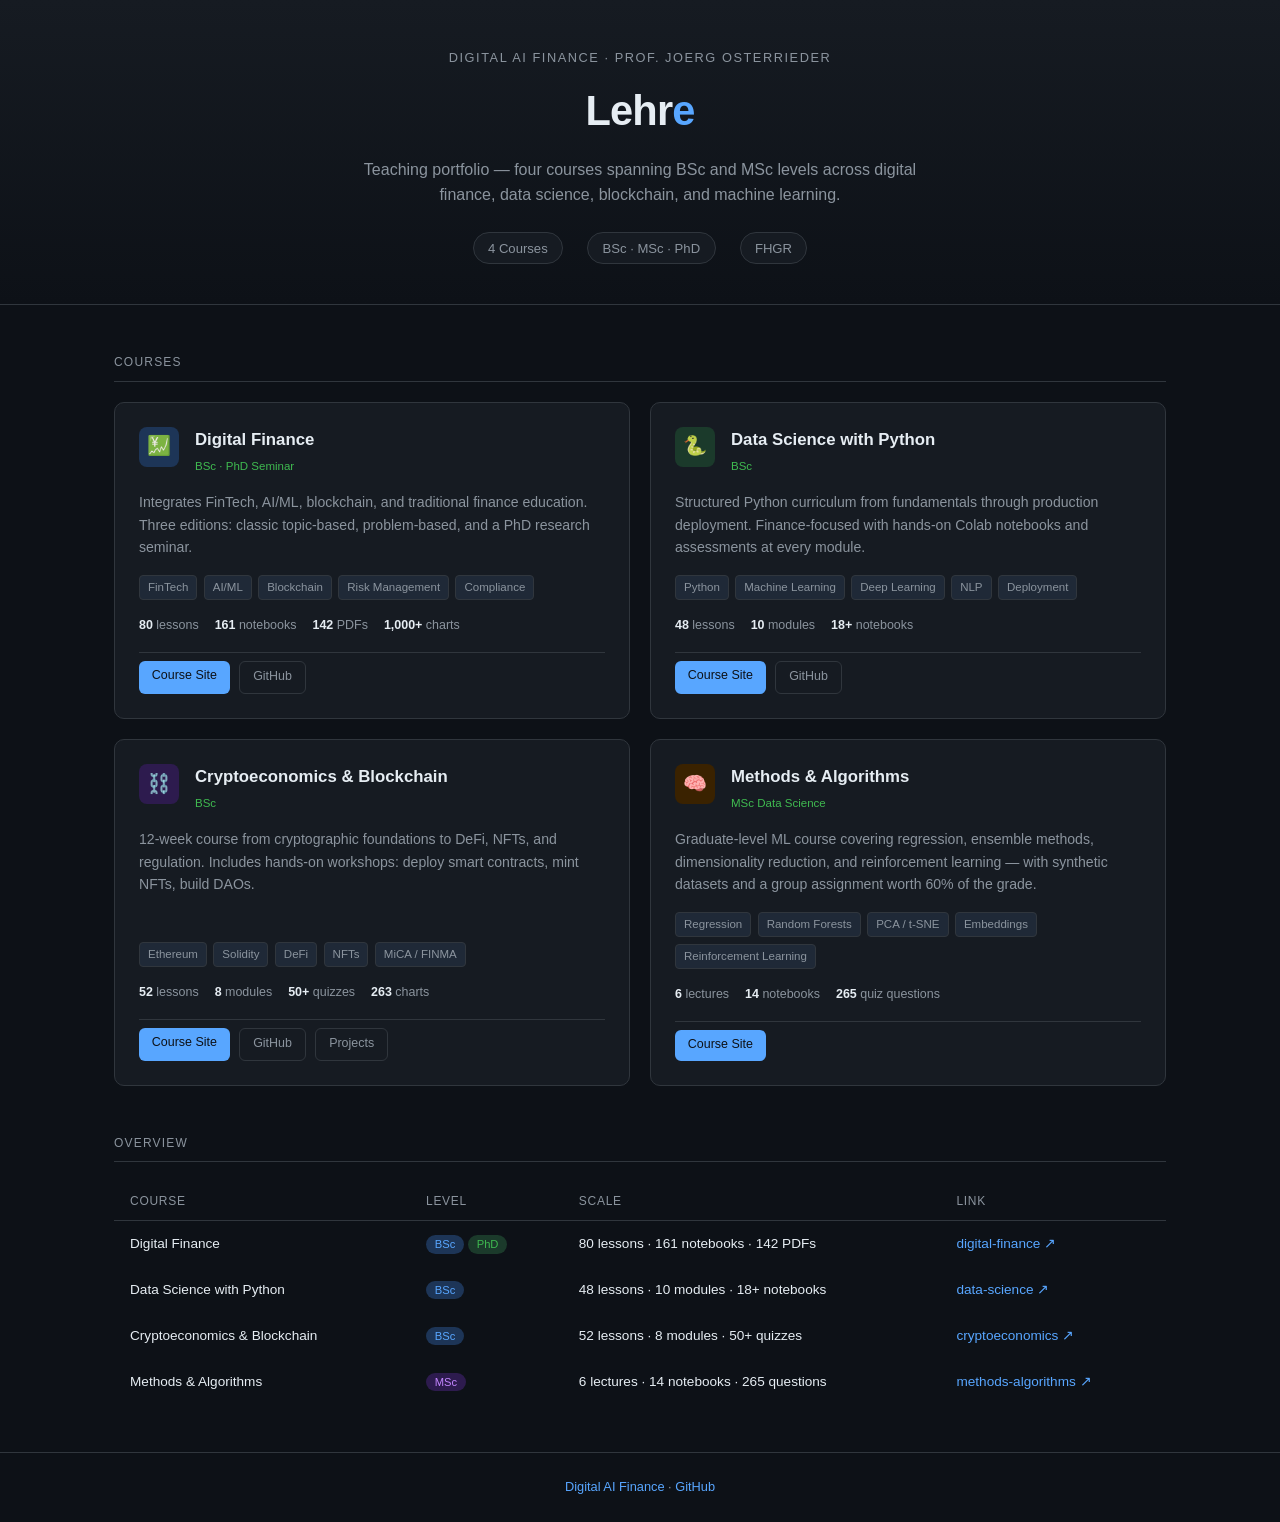
==== index.html @ 2441d660 "init: Lehre course overview webpage" ====
<!DOCTYPE html>
<html lang="en">
<head>
  <meta charset="UTF-8" />
  <meta name="viewport" content="width=device-width, initial-scale=1.0" />
  <title>Lehre — Digital AI Finance</title>
  <style>
    *, *::before, *::after { box-sizing: border-box; margin: 0; padding: 0; }

    :root {
      --bg:        #0d1117;
      --surface:   #161b22;
      --border:    #30363d;
      --accent:    #58a6ff;
      --accent2:   #3fb950;
      --text:      #e6edf3;
      --muted:     #8b949e;
      --tag-bg:    #1f2937;
    }

    body {
      background: var(--bg);
      color: var(--text);
      font-family: -apple-system, BlinkMacSystemFont, "Segoe UI", Helvetica, Arial, sans-serif;
      line-height: 1.6;
      min-height: 100vh;
    }

    /* ── HEADER ── */
    header {
      border-bottom: 1px solid var(--border);
      padding: 3rem 2rem 2.5rem;
      text-align: center;
      background: linear-gradient(180deg, #161b22 0%, #0d1117 100%);
    }
    header .org {
      font-size: 0.8rem;
      letter-spacing: 0.12em;
      text-transform: uppercase;
      color: var(--muted);
      margin-bottom: 0.6rem;
    }
    header h1 {
      font-size: 2.6rem;
      font-weight: 700;
      letter-spacing: -0.02em;
      color: var(--text);
    }
    header h1 span { color: var(--accent); }
    header p {
      margin-top: 0.75rem;
      color: var(--muted);
      font-size: 1rem;
      max-width: 560px;
      margin-inline: auto;
    }
    .header-meta {
      display: flex;
      justify-content: center;
      gap: 1.5rem;
      margin-top: 1.5rem;
      flex-wrap: wrap;
    }
    .header-meta span {
      font-size: 0.82rem;
      color: var(--muted);
      background: var(--surface);
      border: 1px solid var(--border);
      border-radius: 20px;
      padding: 0.3rem 0.9rem;
    }

    /* ── MAIN ── */
    main {
      max-width: 1100px;
      margin: 3rem auto;
      padding: 0 1.5rem;
    }

    .section-label {
      font-size: 0.75rem;
      letter-spacing: 0.1em;
      text-transform: uppercase;
      color: var(--muted);
      margin-bottom: 1.25rem;
      padding-bottom: 0.5rem;
      border-bottom: 1px solid var(--border);
    }

    /* ── COURSE GRID ── */
    .grid {
      display: grid;
      grid-template-columns: repeat(auto-fill, minmax(480px, 1fr));
      gap: 1.25rem;
      margin-bottom: 3rem;
    }

    .card {
      background: var(--surface);
      border: 1px solid var(--border);
      border-radius: 10px;
      padding: 1.5rem;
      display: flex;
      flex-direction: column;
      gap: 1rem;
      transition: border-color 0.2s, box-shadow 0.2s;
    }
    .card:hover {
      border-color: var(--accent);
      box-shadow: 0 0 0 1px var(--accent)22;
    }

    .card-header {
      display: flex;
      align-items: flex-start;
      gap: 1rem;
    }
    .card-icon {
      width: 40px;
      height: 40px;
      border-radius: 8px;
      display: flex;
      align-items: center;
      justify-content: center;
      font-size: 1.2rem;
      flex-shrink: 0;
    }
    .card-icon.blue   { background: #1d3557; }
    .card-icon.green  { background: #1b3a2b; }
    .card-icon.purple { background: #2d1b4e; }
    .card-icon.orange { background: #3a2200; }

    .card-title { font-size: 1.05rem; font-weight: 600; color: var(--text); }
    .card-level {
      font-size: 0.72rem;
      color: var(--accent2);
      font-weight: 500;
      margin-top: 0.2rem;
    }

    .card-desc {
      font-size: 0.88rem;
      color: var(--muted);
      flex: 1;
    }

    .tags {
      display: flex;
      flex-wrap: wrap;
      gap: 0.4rem;
    }
    .tag {
      font-size: 0.72rem;
      background: var(--tag-bg);
      color: var(--muted);
      border: 1px solid var(--border);
      border-radius: 4px;
      padding: 0.15rem 0.5rem;
    }

    .stats {
      display: flex;
      gap: 1rem;
      flex-wrap: wrap;
    }
    .stat {
      font-size: 0.78rem;
      color: var(--muted);
    }
    .stat strong { color: var(--text); font-weight: 600; }

    .card-links {
      display: flex;
      gap: 0.6rem;
      flex-wrap: wrap;
      padding-top: 0.5rem;
      border-top: 1px solid var(--border);
    }
    .btn {
      font-size: 0.78rem;
      font-weight: 500;
      padding: 0.35rem 0.8rem;
      border-radius: 6px;
      text-decoration: none;
      transition: opacity 0.15s;
    }
    .btn:hover { opacity: 0.8; }
    .btn-primary {
      background: var(--accent);
      color: #0d1117;
    }
    .btn-ghost {
      border: 1px solid var(--border);
      color: var(--muted);
    }
    .btn-ghost:hover { color: var(--text); border-color: var(--muted); }

    /* ── OVERVIEW TABLE ── */
    .table-wrap {
      overflow-x: auto;
      margin-bottom: 3rem;
    }
    table {
      width: 100%;
      border-collapse: collapse;
      font-size: 0.85rem;
    }
    th {
      text-align: left;
      color: var(--muted);
      font-weight: 500;
      font-size: 0.75rem;
      text-transform: uppercase;
      letter-spacing: 0.06em;
      padding: 0.6rem 1rem;
      border-bottom: 1px solid var(--border);
    }
    td {
      padding: 0.75rem 1rem;
      border-bottom: 1px solid var(--border)88;
      color: var(--text);
      vertical-align: middle;
    }
    tr:last-child td { border-bottom: none; }
    tr:hover td { background: var(--surface); }
    td a { color: var(--accent); text-decoration: none; }
    td a:hover { text-decoration: underline; }
    .badge {
      font-size: 0.7rem;
      padding: 0.2rem 0.55rem;
      border-radius: 12px;
      font-weight: 500;
    }
    .badge-bsc  { background: #1d3557; color: #58a6ff; }
    .badge-msc  { background: #2d1b4e; color: #c084fc; }
    .badge-phd  { background: #1b3a2b; color: #3fb950; }

    /* ── FOOTER ── */
    footer {
      border-top: 1px solid var(--border);
      padding: 1.5rem 2rem;
      text-align: center;
      font-size: 0.8rem;
      color: var(--muted);
    }
    footer a { color: var(--accent); text-decoration: none; }
    footer a:hover { text-decoration: underline; }
  </style>
</head>
<body>

<header>
  <div class="org">Digital AI Finance · Prof. Joerg Osterrieder</div>
  <h1>Lehr<span>e</span></h1>
  <p>Teaching portfolio — four courses spanning BSc and MSc levels across digital finance, data science, blockchain, and machine learning.</p>
  <div class="header-meta">
    <span>4 Courses</span>
    <span>BSc · MSc · PhD</span>
    <span>FHGR</span>
  </div>
</header>

<main>

  <!-- COURSE CARDS -->
  <p class="section-label">Courses</p>
  <div class="grid">

    <!-- Digital Finance -->
    <div class="card">
      <div class="card-header">
        <div class="card-icon blue">💹</div>
        <div>
          <div class="card-title">Digital Finance</div>
          <div class="card-level">BSc · PhD Seminar</div>
        </div>
      </div>
      <div class="card-desc">
        Integrates FinTech, AI/ML, blockchain, and traditional finance education. Three editions: classic topic-based, problem-based, and a PhD research seminar.
      </div>
      <div class="tags">
        <span class="tag">FinTech</span>
        <span class="tag">AI/ML</span>
        <span class="tag">Blockchain</span>
        <span class="tag">Risk Management</span>
        <span class="tag">Compliance</span>
      </div>
      <div class="stats">
        <div class="stat"><strong>80</strong> lessons</div>
        <div class="stat"><strong>161</strong> notebooks</div>
        <div class="stat"><strong>142</strong> PDFs</div>
        <div class="stat"><strong>1,000+</strong> charts</div>
      </div>
      <div class="card-links">
        <a href="https://digital-ai-finance.github.io/digital-finance/" class="btn btn-primary" target="_blank">Course Site</a>
        <a href="https://github.com/Digital-AI-Finance/digital-finance" class="btn btn-ghost" target="_blank">GitHub</a>
      </div>
    </div>

    <!-- Data Science -->
    <div class="card">
      <div class="card-header">
        <div class="card-icon green">🐍</div>
        <div>
          <div class="card-title">Data Science with Python</div>
          <div class="card-level">BSc</div>
        </div>
      </div>
      <div class="card-desc">
        Structured Python curriculum from fundamentals through production deployment. Finance-focused with hands-on Colab notebooks and assessments at every module.
      </div>
      <div class="tags">
        <span class="tag">Python</span>
        <span class="tag">Machine Learning</span>
        <span class="tag">Deep Learning</span>
        <span class="tag">NLP</span>
        <span class="tag">Deployment</span>
      </div>
      <div class="stats">
        <div class="stat"><strong>48</strong> lessons</div>
        <div class="stat"><strong>10</strong> modules</div>
        <div class="stat"><strong>18+</strong> notebooks</div>
      </div>
      <div class="card-links">
        <a href="https://digital-ai-finance.github.io/data-science/" class="btn btn-primary" target="_blank">Course Site</a>
        <a href="https://github.com/Digital-AI-Finance/data-science" class="btn btn-ghost" target="_blank">GitHub</a>
      </div>
    </div>

    <!-- Cryptoeconomics -->
    <div class="card">
      <div class="card-header">
        <div class="card-icon purple">⛓️</div>
        <div>
          <div class="card-title">Cryptoeconomics &amp; Blockchain</div>
          <div class="card-level">BSc</div>
        </div>
      </div>
      <div class="card-desc">
        12-week course from cryptographic foundations to DeFi, NFTs, and regulation. Includes hands-on workshops: deploy smart contracts, mint NFTs, build DAOs.
      </div>
      <div class="tags">
        <span class="tag">Ethereum</span>
        <span class="tag">Solidity</span>
        <span class="tag">DeFi</span>
        <span class="tag">NFTs</span>
        <span class="tag">MiCA / FINMA</span>
      </div>
      <div class="stats">
        <div class="stat"><strong>52</strong> lessons</div>
        <div class="stat"><strong>8</strong> modules</div>
        <div class="stat"><strong>50+</strong> quizzes</div>
        <div class="stat"><strong>263</strong> charts</div>
      </div>
      <div class="card-links">
        <a href="https://digital-ai-finance.github.io/Cryptoeconomics-Blockchain/" class="btn btn-primary" target="_blank">Course Site</a>
        <a href="https://github.com/Digital-AI-Finance/Cryptoeconomics-Blockchain" class="btn btn-ghost" target="_blank">GitHub</a>
        <a href="https://digital-ai-finance.github.io/Cryptoeconomics-Blockchain/projects/" class="btn btn-ghost" target="_blank">Projects</a>
      </div>
    </div>

    <!-- Methods & Algorithms -->
    <div class="card">
      <div class="card-header">
        <div class="card-icon orange">🧠</div>
        <div>
          <div class="card-title">Methods &amp; Algorithms</div>
          <div class="card-level">MSc Data Science</div>
        </div>
      </div>
      <div class="card-desc">
        Graduate-level ML course covering regression, ensemble methods, dimensionality reduction, and reinforcement learning — with synthetic datasets and a group assignment worth 60% of the grade.
      </div>
      <div class="tags">
        <span class="tag">Regression</span>
        <span class="tag">Random Forests</span>
        <span class="tag">PCA / t-SNE</span>
        <span class="tag">Embeddings</span>
        <span class="tag">Reinforcement Learning</span>
      </div>
      <div class="stats">
        <div class="stat"><strong>6</strong> lectures</div>
        <div class="stat"><strong>14</strong> notebooks</div>
        <div class="stat"><strong>265</strong> quiz questions</div>
      </div>
      <div class="card-links">
        <a href="https://digital-ai-finance.github.io/methods-algorithms/" class="btn btn-primary" target="_blank">Course Site</a>
      </div>
    </div>

  </div>

  <!-- OVERVIEW TABLE -->
  <p class="section-label">Overview</p>
  <div class="table-wrap">
    <table>
      <thead>
        <tr>
          <th>Course</th>
          <th>Level</th>
          <th>Scale</th>
          <th>Link</th>
        </tr>
      </thead>
      <tbody>
        <tr>
          <td>Digital Finance</td>
          <td><span class="badge badge-bsc">BSc</span> <span class="badge badge-phd">PhD</span></td>
          <td>80 lessons · 161 notebooks · 142 PDFs</td>
          <td><a href="https://digital-ai-finance.github.io/digital-finance/" target="_blank">digital-finance ↗</a></td>
        </tr>
        <tr>
          <td>Data Science with Python</td>
          <td><span class="badge badge-bsc">BSc</span></td>
          <td>48 lessons · 10 modules · 18+ notebooks</td>
          <td><a href="https://digital-ai-finance.github.io/data-science/" target="_blank">data-science ↗</a></td>
        </tr>
        <tr>
          <td>Cryptoeconomics &amp; Blockchain</td>
          <td><span class="badge badge-bsc">BSc</span></td>
          <td>52 lessons · 8 modules · 50+ quizzes</td>
          <td><a href="https://digital-ai-finance.github.io/Cryptoeconomics-Blockchain/" target="_blank">cryptoeconomics ↗</a></td>
        </tr>
        <tr>
          <td>Methods &amp; Algorithms</td>
          <td><span class="badge badge-msc">MSc</span></td>
          <td>6 lectures · 14 notebooks · 265 questions</td>
          <td><a href="https://digital-ai-finance.github.io/methods-algorithms/" target="_blank">methods-algorithms ↗</a></td>
        </tr>
      </tbody>
    </table>
  </div>

</main>

<footer>
  <a href="https://github.com/Digital-AI-Finance" target="_blank">Digital AI Finance</a> ·
  <a href="https://github.com/illiakosterin/Lehre" target="_blank">GitHub</a>
</footer>

</body>
</html>
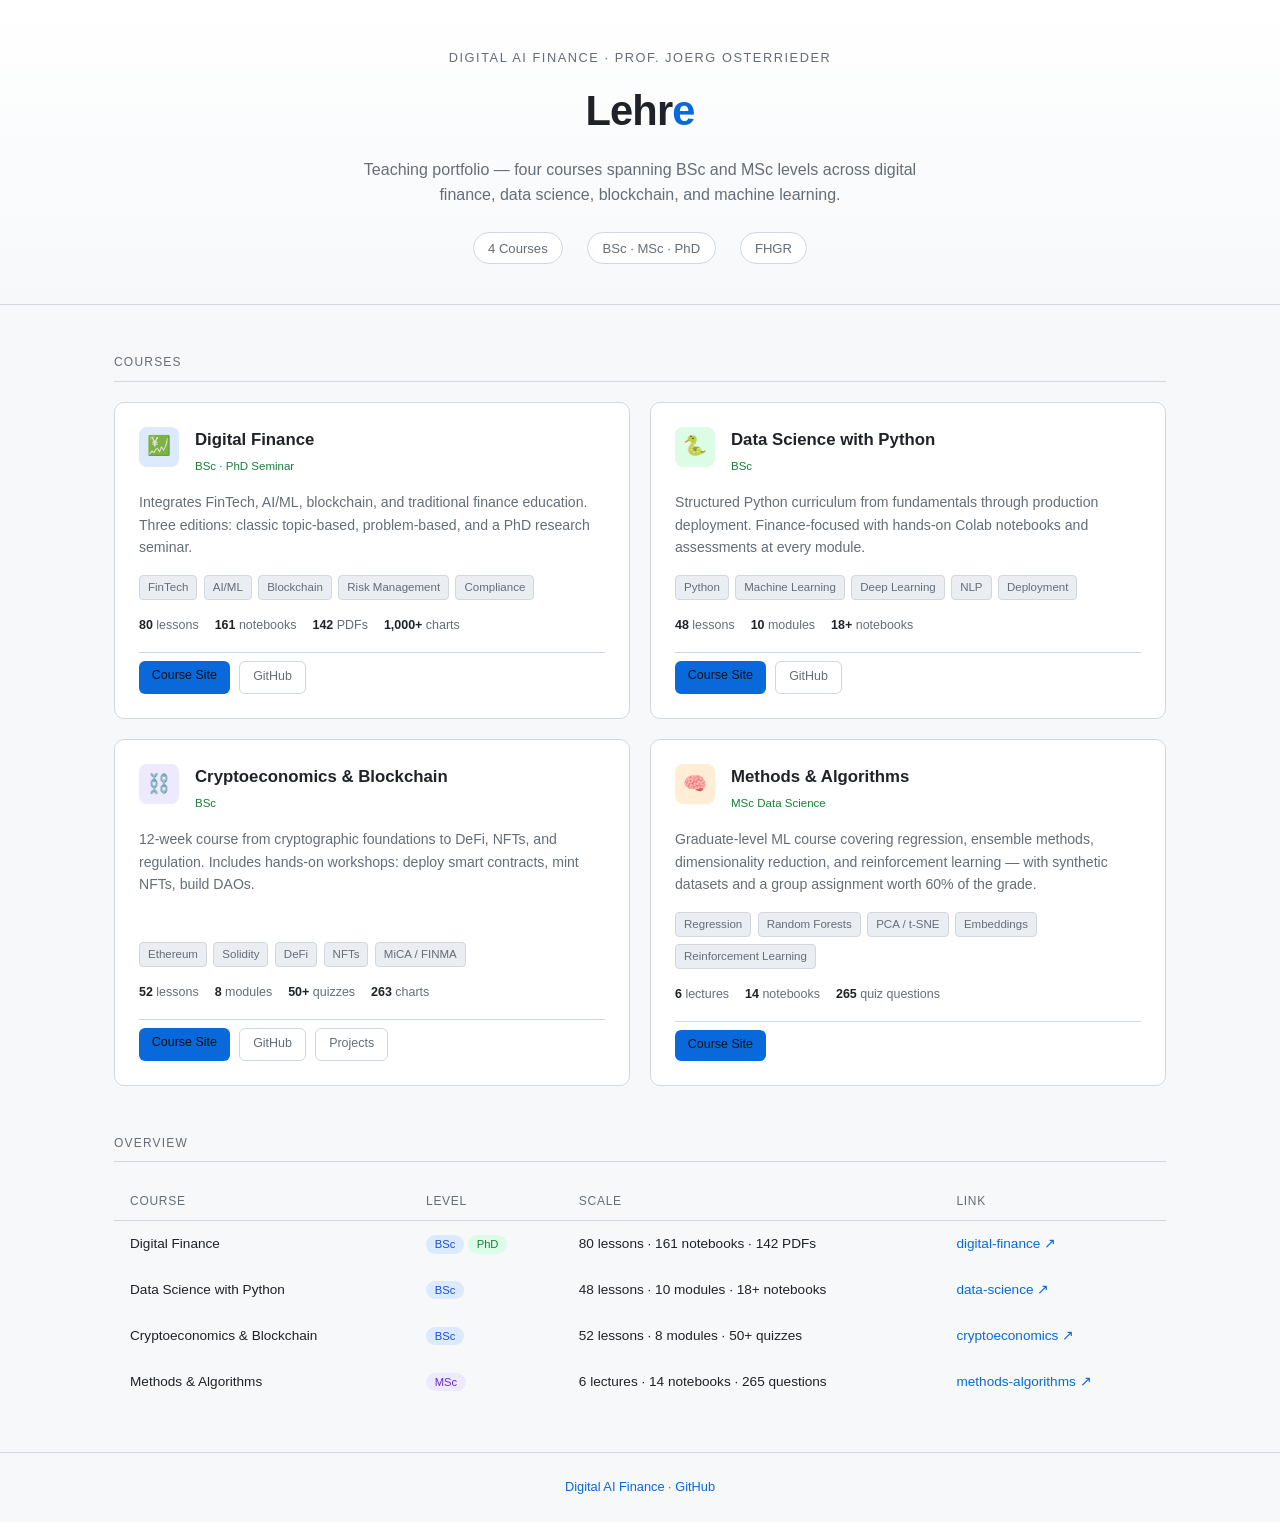
==== commit 4389a623: "feat: adaptive light/dark theme via prefers-color-scheme" ====
--- a/index.html
+++ b/index.html
@@ -7,15 +7,54 @@
   <style>
     *, *::before, *::after { box-sizing: border-box; margin: 0; padding: 0; }
 
+    /* ── DARK THEME (default) ── */
     :root {
-      --bg:        #0d1117;
-      --surface:   #161b22;
-      --border:    #30363d;
-      --accent:    #58a6ff;
-      --accent2:   #3fb950;
-      --text:      #e6edf3;
-      --muted:     #8b949e;
-      --tag-bg:    #1f2937;
+      --bg:           #0d1117;
+      --surface:      #161b22;
+      --header-bg-t:  #161b22;
+      --header-bg-b:  #0d1117;
+      --border:       #30363d;
+      --accent:       #58a6ff;
+      --accent2:      #3fb950;
+      --text:         #e6edf3;
+      --muted:        #8b949e;
+      --tag-bg:       #1f2937;
+      --badge-bsc-bg: #1d3557;
+      --badge-bsc-fg: #58a6ff;
+      --badge-msc-bg: #2d1b4e;
+      --badge-msc-fg: #c084fc;
+      --badge-phd-bg: #1b3a2b;
+      --badge-phd-fg: #3fb950;
+      --icon-blue:    #1d3557;
+      --icon-green:   #1b3a2b;
+      --icon-purple:  #2d1b4e;
+      --icon-orange:  #3a2200;
+    }
+
+    /* ── LIGHT THEME ── */
+    @media (prefers-color-scheme: light) {
+      :root {
+        --bg:           #f6f8fa;
+        --surface:      #ffffff;
+        --header-bg-t:  #ffffff;
+        --header-bg-b:  #f6f8fa;
+        --border:       #d0d7de;
+        --accent:       #0969da;
+        --accent2:      #1a7f37;
+        --text:         #1f2328;
+        --muted:        #656d76;
+        --tag-bg:       #eaeef2;
+        --badge-bsc-bg: #dbeafe;
+        --badge-bsc-fg: #1d4ed8;
+        --badge-msc-bg: #ede9fe;
+        --badge-msc-fg: #6d28d9;
+        --badge-phd-bg: #dcfce7;
+        --badge-phd-fg: #15803d;
+        --icon-blue:    #dbeafe;
+        --icon-green:   #dcfce7;
+        --icon-purple:  #ede9fe;
+        --icon-orange:  #ffedd5;
+      }
     }
 
     body {
@@ -31,7 +70,7 @@
       border-bottom: 1px solid var(--border);
       padding: 3rem 2rem 2.5rem;
       text-align: center;
-      background: linear-gradient(180deg, #161b22 0%, #0d1117 100%);
+      background: linear-gradient(180deg, var(--header-bg-t) 0%, var(--header-bg-b) 100%);
     }
     header .org {
       font-size: 0.8rem;
@@ -125,10 +164,10 @@
       font-size: 1.2rem;
       flex-shrink: 0;
     }
-    .card-icon.blue   { background: #1d3557; }
-    .card-icon.green  { background: #1b3a2b; }
-    .card-icon.purple { background: #2d1b4e; }
-    .card-icon.orange { background: #3a2200; }
+    .card-icon.blue   { background: var(--icon-blue); }
+    .card-icon.green  { background: var(--icon-green); }
+    .card-icon.purple { background: var(--icon-purple); }
+    .card-icon.orange { background: var(--icon-orange); }
 
     .card-title { font-size: 1.05rem; font-weight: 600; color: var(--text); }
     .card-level {
@@ -231,9 +270,9 @@
       border-radius: 12px;
       font-weight: 500;
     }
-    .badge-bsc  { background: #1d3557; color: #58a6ff; }
-    .badge-msc  { background: #2d1b4e; color: #c084fc; }
-    .badge-phd  { background: #1b3a2b; color: #3fb950; }
+    .badge-bsc  { background: var(--badge-bsc-bg); color: var(--badge-bsc-fg); }
+    .badge-msc  { background: var(--badge-msc-bg); color: var(--badge-msc-fg); }
+    .badge-phd  { background: var(--badge-phd-bg); color: var(--badge-phd-fg); }
 
     /* ── FOOTER ── */
     footer {
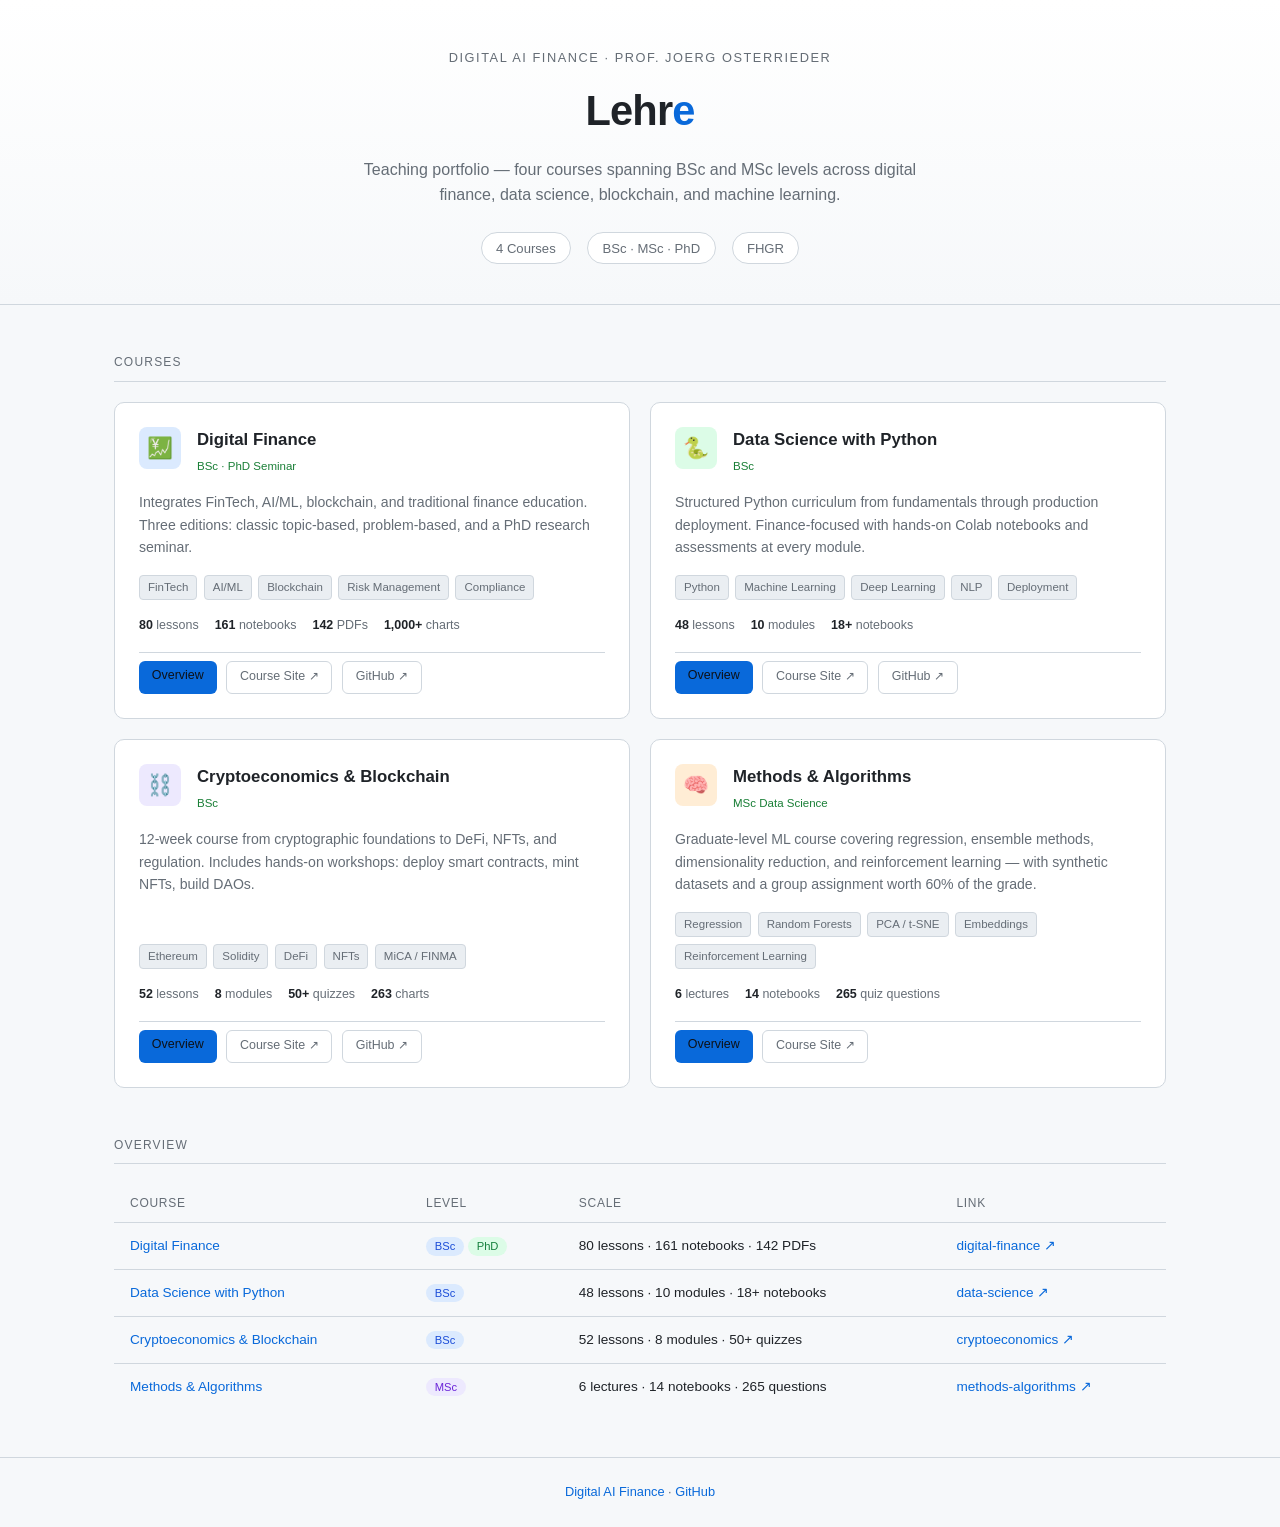
==== commit c0987f88: "feat: clickable cards + 4 dedicated course pages" ====
--- a/index.html
+++ b/index.html
@@ -4,287 +4,7 @@
   <meta charset="UTF-8" />
   <meta name="viewport" content="width=device-width, initial-scale=1.0" />
   <title>Lehre — Digital AI Finance</title>
-  <style>
-    *, *::before, *::after { box-sizing: border-box; margin: 0; padding: 0; }
-
-    /* ── DARK THEME (default) ── */
-    :root {
-      --bg:           #0d1117;
-      --surface:      #161b22;
-      --header-bg-t:  #161b22;
-      --header-bg-b:  #0d1117;
-      --border:       #30363d;
-      --accent:       #58a6ff;
-      --accent2:      #3fb950;
-      --text:         #e6edf3;
-      --muted:        #8b949e;
-      --tag-bg:       #1f2937;
-      --badge-bsc-bg: #1d3557;
-      --badge-bsc-fg: #58a6ff;
-      --badge-msc-bg: #2d1b4e;
-      --badge-msc-fg: #c084fc;
-      --badge-phd-bg: #1b3a2b;
-      --badge-phd-fg: #3fb950;
-      --icon-blue:    #1d3557;
-      --icon-green:   #1b3a2b;
-      --icon-purple:  #2d1b4e;
-      --icon-orange:  #3a2200;
-    }
-
-    /* ── LIGHT THEME ── */
-    @media (prefers-color-scheme: light) {
-      :root {
-        --bg:           #f6f8fa;
-        --surface:      #ffffff;
-        --header-bg-t:  #ffffff;
-        --header-bg-b:  #f6f8fa;
-        --border:       #d0d7de;
-        --accent:       #0969da;
-        --accent2:      #1a7f37;
-        --text:         #1f2328;
-        --muted:        #656d76;
-        --tag-bg:       #eaeef2;
-        --badge-bsc-bg: #dbeafe;
-        --badge-bsc-fg: #1d4ed8;
-        --badge-msc-bg: #ede9fe;
-        --badge-msc-fg: #6d28d9;
-        --badge-phd-bg: #dcfce7;
-        --badge-phd-fg: #15803d;
-        --icon-blue:    #dbeafe;
-        --icon-green:   #dcfce7;
-        --icon-purple:  #ede9fe;
-        --icon-orange:  #ffedd5;
-      }
-    }
-
-    body {
-      background: var(--bg);
-      color: var(--text);
-      font-family: -apple-system, BlinkMacSystemFont, "Segoe UI", Helvetica, Arial, sans-serif;
-      line-height: 1.6;
-      min-height: 100vh;
-    }
-
-    /* ── HEADER ── */
-    header {
-      border-bottom: 1px solid var(--border);
-      padding: 3rem 2rem 2.5rem;
-      text-align: center;
-      background: linear-gradient(180deg, var(--header-bg-t) 0%, var(--header-bg-b) 100%);
-    }
-    header .org {
-      font-size: 0.8rem;
-      letter-spacing: 0.12em;
-      text-transform: uppercase;
-      color: var(--muted);
-      margin-bottom: 0.6rem;
-    }
-    header h1 {
-      font-size: 2.6rem;
-      font-weight: 700;
-      letter-spacing: -0.02em;
-      color: var(--text);
-    }
-    header h1 span { color: var(--accent); }
-    header p {
-      margin-top: 0.75rem;
-      color: var(--muted);
-      font-size: 1rem;
-      max-width: 560px;
-      margin-inline: auto;
-    }
-    .header-meta {
-      display: flex;
-      justify-content: center;
-      gap: 1.5rem;
-      margin-top: 1.5rem;
-      flex-wrap: wrap;
-    }
-    .header-meta span {
-      font-size: 0.82rem;
-      color: var(--muted);
-      background: var(--surface);
-      border: 1px solid var(--border);
-      border-radius: 20px;
-      padding: 0.3rem 0.9rem;
-    }
-
-    /* ── MAIN ── */
-    main {
-      max-width: 1100px;
-      margin: 3rem auto;
-      padding: 0 1.5rem;
-    }
-
-    .section-label {
-      font-size: 0.75rem;
-      letter-spacing: 0.1em;
-      text-transform: uppercase;
-      color: var(--muted);
-      margin-bottom: 1.25rem;
-      padding-bottom: 0.5rem;
-      border-bottom: 1px solid var(--border);
-    }
-
-    /* ── COURSE GRID ── */
-    .grid {
-      display: grid;
-      grid-template-columns: repeat(auto-fill, minmax(480px, 1fr));
-      gap: 1.25rem;
-      margin-bottom: 3rem;
-    }
-
-    .card {
-      background: var(--surface);
-      border: 1px solid var(--border);
-      border-radius: 10px;
-      padding: 1.5rem;
-      display: flex;
-      flex-direction: column;
-      gap: 1rem;
-      transition: border-color 0.2s, box-shadow 0.2s;
-    }
-    .card:hover {
-      border-color: var(--accent);
-      box-shadow: 0 0 0 1px var(--accent)22;
-    }
-
-    .card-header {
-      display: flex;
-      align-items: flex-start;
-      gap: 1rem;
-    }
-    .card-icon {
-      width: 40px;
-      height: 40px;
-      border-radius: 8px;
-      display: flex;
-      align-items: center;
-      justify-content: center;
-      font-size: 1.2rem;
-      flex-shrink: 0;
-    }
-    .card-icon.blue   { background: var(--icon-blue); }
-    .card-icon.green  { background: var(--icon-green); }
-    .card-icon.purple { background: var(--icon-purple); }
-    .card-icon.orange { background: var(--icon-orange); }
-
-    .card-title { font-size: 1.05rem; font-weight: 600; color: var(--text); }
-    .card-level {
-      font-size: 0.72rem;
-      color: var(--accent2);
-      font-weight: 500;
-      margin-top: 0.2rem;
-    }
-
-    .card-desc {
-      font-size: 0.88rem;
-      color: var(--muted);
-      flex: 1;
-    }
-
-    .tags {
-      display: flex;
-      flex-wrap: wrap;
-      gap: 0.4rem;
-    }
-    .tag {
-      font-size: 0.72rem;
-      background: var(--tag-bg);
-      color: var(--muted);
-      border: 1px solid var(--border);
-      border-radius: 4px;
-      padding: 0.15rem 0.5rem;
-    }
-
-    .stats {
-      display: flex;
-      gap: 1rem;
-      flex-wrap: wrap;
-    }
-    .stat {
-      font-size: 0.78rem;
-      color: var(--muted);
-    }
-    .stat strong { color: var(--text); font-weight: 600; }
-
-    .card-links {
-      display: flex;
-      gap: 0.6rem;
-      flex-wrap: wrap;
-      padding-top: 0.5rem;
-      border-top: 1px solid var(--border);
-    }
-    .btn {
-      font-size: 0.78rem;
-      font-weight: 500;
-      padding: 0.35rem 0.8rem;
-      border-radius: 6px;
-      text-decoration: none;
-      transition: opacity 0.15s;
-    }
-    .btn:hover { opacity: 0.8; }
-    .btn-primary {
-      background: var(--accent);
-      color: #0d1117;
-    }
-    .btn-ghost {
-      border: 1px solid var(--border);
-      color: var(--muted);
-    }
-    .btn-ghost:hover { color: var(--text); border-color: var(--muted); }
-
-    /* ── OVERVIEW TABLE ── */
-    .table-wrap {
-      overflow-x: auto;
-      margin-bottom: 3rem;
-    }
-    table {
-      width: 100%;
-      border-collapse: collapse;
-      font-size: 0.85rem;
-    }
-    th {
-      text-align: left;
-      color: var(--muted);
-      font-weight: 500;
-      font-size: 0.75rem;
-      text-transform: uppercase;
-      letter-spacing: 0.06em;
-      padding: 0.6rem 1rem;
-      border-bottom: 1px solid var(--border);
-    }
-    td {
-      padding: 0.75rem 1rem;
-      border-bottom: 1px solid var(--border)88;
-      color: var(--text);
-      vertical-align: middle;
-    }
-    tr:last-child td { border-bottom: none; }
-    tr:hover td { background: var(--surface); }
-    td a { color: var(--accent); text-decoration: none; }
-    td a:hover { text-decoration: underline; }
-    .badge {
-      font-size: 0.7rem;
-      padding: 0.2rem 0.55rem;
-      border-radius: 12px;
-      font-weight: 500;
-    }
-    .badge-bsc  { background: var(--badge-bsc-bg); color: var(--badge-bsc-fg); }
-    .badge-msc  { background: var(--badge-msc-bg); color: var(--badge-msc-fg); }
-    .badge-phd  { background: var(--badge-phd-bg); color: var(--badge-phd-fg); }
-
-    /* ── FOOTER ── */
-    footer {
-      border-top: 1px solid var(--border);
-      padding: 1.5rem 2rem;
-      text-align: center;
-      font-size: 0.8rem;
-      color: var(--muted);
-    }
-    footer a { color: var(--accent); text-decoration: none; }
-    footer a:hover { text-decoration: underline; }
-  </style>
+  <link rel="stylesheet" href="style.css" />
 </head>
 <body>
 
@@ -301,12 +21,12 @@
 
 <main>
 
-  <!-- COURSE CARDS -->
   <p class="section-label">Courses</p>
   <div class="grid">
 
     <!-- Digital Finance -->
     <div class="card">
+      <a class="card-link" href="digital-finance.html"></a>
       <div class="card-header">
         <div class="card-icon blue">💹</div>
         <div>
@@ -331,13 +51,15 @@
         <div class="stat"><strong>1,000+</strong> charts</div>
       </div>
       <div class="card-links">
-        <a href="https://digital-ai-finance.github.io/digital-finance/" class="btn btn-primary" target="_blank">Course Site</a>
-        <a href="https://github.com/Digital-AI-Finance/digital-finance" class="btn btn-ghost" target="_blank">GitHub</a>
+        <a href="digital-finance.html" class="btn btn-primary">Overview</a>
+        <a href="https://digital-ai-finance.github.io/digital-finance/" class="btn btn-ghost" target="_blank">Course Site ↗</a>
+        <a href="https://github.com/Digital-AI-Finance/digital-finance" class="btn btn-ghost" target="_blank">GitHub ↗</a>
       </div>
     </div>
 
     <!-- Data Science -->
     <div class="card">
+      <a class="card-link" href="data-science.html"></a>
       <div class="card-header">
         <div class="card-icon green">🐍</div>
         <div>
@@ -361,13 +83,15 @@
         <div class="stat"><strong>18+</strong> notebooks</div>
       </div>
       <div class="card-links">
-        <a href="https://digital-ai-finance.github.io/data-science/" class="btn btn-primary" target="_blank">Course Site</a>
-        <a href="https://github.com/Digital-AI-Finance/data-science" class="btn btn-ghost" target="_blank">GitHub</a>
+        <a href="data-science.html" class="btn btn-primary">Overview</a>
+        <a href="https://digital-ai-finance.github.io/data-science/" class="btn btn-ghost" target="_blank">Course Site ↗</a>
+        <a href="https://github.com/Digital-AI-Finance/data-science" class="btn btn-ghost" target="_blank">GitHub ↗</a>
       </div>
     </div>
 
     <!-- Cryptoeconomics -->
     <div class="card">
+      <a class="card-link" href="cryptoeconomics-blockchain.html"></a>
       <div class="card-header">
         <div class="card-icon purple">⛓️</div>
         <div>
@@ -392,14 +116,15 @@
         <div class="stat"><strong>263</strong> charts</div>
       </div>
       <div class="card-links">
-        <a href="https://digital-ai-finance.github.io/Cryptoeconomics-Blockchain/" class="btn btn-primary" target="_blank">Course Site</a>
-        <a href="https://github.com/Digital-AI-Finance/Cryptoeconomics-Blockchain" class="btn btn-ghost" target="_blank">GitHub</a>
-        <a href="https://digital-ai-finance.github.io/Cryptoeconomics-Blockchain/projects/" class="btn btn-ghost" target="_blank">Projects</a>
+        <a href="cryptoeconomics-blockchain.html" class="btn btn-primary">Overview</a>
+        <a href="https://digital-ai-finance.github.io/Cryptoeconomics-Blockchain/" class="btn btn-ghost" target="_blank">Course Site ↗</a>
+        <a href="https://github.com/Digital-AI-Finance/Cryptoeconomics-Blockchain" class="btn btn-ghost" target="_blank">GitHub ↗</a>
       </div>
     </div>
 
     <!-- Methods & Algorithms -->
     <div class="card">
+      <a class="card-link" href="methods-algorithms.html"></a>
       <div class="card-header">
         <div class="card-icon orange">🧠</div>
         <div>
@@ -423,7 +148,8 @@
         <div class="stat"><strong>265</strong> quiz questions</div>
       </div>
       <div class="card-links">
-        <a href="https://digital-ai-finance.github.io/methods-algorithms/" class="btn btn-primary" target="_blank">Course Site</a>
+        <a href="methods-algorithms.html" class="btn btn-primary">Overview</a>
+        <a href="https://digital-ai-finance.github.io/methods-algorithms/" class="btn btn-ghost" target="_blank">Course Site ↗</a>
       </div>
     </div>
 
@@ -443,25 +169,25 @@
       </thead>
       <tbody>
         <tr>
-          <td>Digital Finance</td>
+          <td><a href="digital-finance.html">Digital Finance</a></td>
           <td><span class="badge badge-bsc">BSc</span> <span class="badge badge-phd">PhD</span></td>
           <td>80 lessons · 161 notebooks · 142 PDFs</td>
           <td><a href="https://digital-ai-finance.github.io/digital-finance/" target="_blank">digital-finance ↗</a></td>
         </tr>
         <tr>
-          <td>Data Science with Python</td>
+          <td><a href="data-science.html">Data Science with Python</a></td>
           <td><span class="badge badge-bsc">BSc</span></td>
           <td>48 lessons · 10 modules · 18+ notebooks</td>
           <td><a href="https://digital-ai-finance.github.io/data-science/" target="_blank">data-science ↗</a></td>
         </tr>
         <tr>
-          <td>Cryptoeconomics &amp; Blockchain</td>
+          <td><a href="cryptoeconomics-blockchain.html">Cryptoeconomics &amp; Blockchain</a></td>
           <td><span class="badge badge-bsc">BSc</span></td>
           <td>52 lessons · 8 modules · 50+ quizzes</td>
           <td><a href="https://digital-ai-finance.github.io/Cryptoeconomics-Blockchain/" target="_blank">cryptoeconomics ↗</a></td>
         </tr>
         <tr>
-          <td>Methods &amp; Algorithms</td>
+          <td><a href="methods-algorithms.html">Methods &amp; Algorithms</a></td>
           <td><span class="badge badge-msc">MSc</span></td>
           <td>6 lectures · 14 notebooks · 265 questions</td>
           <td><a href="https://digital-ai-finance.github.io/methods-algorithms/" target="_blank">methods-algorithms ↗</a></td>
--- a/style.css
+++ b/style.css
@@ -0,0 +1,414 @@
+*, *::before, *::after { box-sizing: border-box; margin: 0; padding: 0; }
+
+/* ── DARK THEME (default) ── */
+:root {
+  --bg:           #0d1117;
+  --surface:      #161b22;
+  --surface2:     #1c2128;
+  --header-bg-t:  #161b22;
+  --header-bg-b:  #0d1117;
+  --border:       #30363d;
+  --accent:       #58a6ff;
+  --accent2:      #3fb950;
+  --text:         #e6edf3;
+  --muted:        #8b949e;
+  --tag-bg:       #1f2937;
+  --badge-bsc-bg: #1d3557;
+  --badge-bsc-fg: #58a6ff;
+  --badge-msc-bg: #2d1b4e;
+  --badge-msc-fg: #c084fc;
+  --badge-phd-bg: #1b3a2b;
+  --badge-phd-fg: #3fb950;
+  --icon-blue:    #1d3557;
+  --icon-green:   #1b3a2b;
+  --icon-purple:  #2d1b4e;
+  --icon-orange:  #3a2200;
+}
+
+/* ── LIGHT THEME ── */
+@media (prefers-color-scheme: light) {
+  :root {
+    --bg:           #f6f8fa;
+    --surface:      #ffffff;
+    --surface2:     #f6f8fa;
+    --header-bg-t:  #ffffff;
+    --header-bg-b:  #f6f8fa;
+    --border:       #d0d7de;
+    --accent:       #0969da;
+    --accent2:      #1a7f37;
+    --text:         #1f2328;
+    --muted:        #656d76;
+    --tag-bg:       #eaeef2;
+    --badge-bsc-bg: #dbeafe;
+    --badge-bsc-fg: #1d4ed8;
+    --badge-msc-bg: #ede9fe;
+    --badge-msc-fg: #6d28d9;
+    --badge-phd-bg: #dcfce7;
+    --badge-phd-fg: #15803d;
+    --icon-blue:    #dbeafe;
+    --icon-green:   #dcfce7;
+    --icon-purple:  #ede9fe;
+    --icon-orange:  #ffedd5;
+  }
+}
+
+body {
+  background: var(--bg);
+  color: var(--text);
+  font-family: -apple-system, BlinkMacSystemFont, "Segoe UI", Helvetica, Arial, sans-serif;
+  line-height: 1.6;
+  min-height: 100vh;
+}
+
+/* ── NAV ── */
+.nav {
+  padding: 0.75rem 1.5rem;
+  border-bottom: 1px solid var(--border);
+  background: var(--surface);
+}
+.nav a {
+  font-size: 0.85rem;
+  color: var(--muted);
+  text-decoration: none;
+  display: inline-flex;
+  align-items: center;
+  gap: 0.4rem;
+  transition: color 0.15s;
+}
+.nav a:hover { color: var(--accent); }
+
+/* ── HEADER ── */
+header {
+  border-bottom: 1px solid var(--border);
+  padding: 3rem 2rem 2.5rem;
+  text-align: center;
+  background: linear-gradient(180deg, var(--header-bg-t) 0%, var(--header-bg-b) 100%);
+}
+header .org {
+  font-size: 0.8rem;
+  letter-spacing: 0.12em;
+  text-transform: uppercase;
+  color: var(--muted);
+  margin-bottom: 0.6rem;
+}
+header h1 {
+  font-size: 2.6rem;
+  font-weight: 700;
+  letter-spacing: -0.02em;
+  color: var(--text);
+}
+header h1 span { color: var(--accent); }
+header p {
+  margin-top: 0.75rem;
+  color: var(--muted);
+  font-size: 1rem;
+  max-width: 580px;
+  margin-inline: auto;
+}
+.header-meta {
+  display: flex;
+  justify-content: center;
+  gap: 1rem;
+  margin-top: 1.5rem;
+  flex-wrap: wrap;
+}
+.header-meta span {
+  font-size: 0.82rem;
+  color: var(--muted);
+  background: var(--surface);
+  border: 1px solid var(--border);
+  border-radius: 20px;
+  padding: 0.3rem 0.9rem;
+}
+
+/* ── LAYOUT ── */
+main {
+  max-width: 1100px;
+  margin: 3rem auto;
+  padding: 0 1.5rem;
+}
+.section-label {
+  font-size: 0.75rem;
+  letter-spacing: 0.1em;
+  text-transform: uppercase;
+  color: var(--muted);
+  margin-bottom: 1.25rem;
+  padding-bottom: 0.5rem;
+  border-bottom: 1px solid var(--border);
+}
+
+/* ── COURSE GRID ── */
+.grid {
+  display: grid;
+  grid-template-columns: repeat(auto-fill, minmax(460px, 1fr));
+  gap: 1.25rem;
+  margin-bottom: 3rem;
+}
+
+/* ── CARD (clickable) ── */
+.card {
+  position: relative;
+  background: var(--surface);
+  border: 1px solid var(--border);
+  border-radius: 10px;
+  padding: 1.5rem;
+  display: flex;
+  flex-direction: column;
+  gap: 1rem;
+  transition: border-color 0.2s, box-shadow 0.2s, transform 0.15s;
+  cursor: pointer;
+}
+.card:hover {
+  border-color: var(--accent);
+  box-shadow: 0 4px 16px rgba(0,0,0,0.25);
+  transform: translateY(-2px);
+}
+/* invisible overlay makes the whole card clickable */
+.card-link {
+  position: absolute;
+  inset: 0;
+  border-radius: 10px;
+  z-index: 0;
+}
+/* buttons sit above the overlay */
+.card-links { position: relative; z-index: 1; }
+
+.card-header {
+  display: flex;
+  align-items: flex-start;
+  gap: 1rem;
+}
+.card-icon {
+  width: 42px;
+  height: 42px;
+  border-radius: 8px;
+  display: flex;
+  align-items: center;
+  justify-content: center;
+  font-size: 1.3rem;
+  flex-shrink: 0;
+}
+.card-icon.blue   { background: var(--icon-blue); }
+.card-icon.green  { background: var(--icon-green); }
+.card-icon.purple { background: var(--icon-purple); }
+.card-icon.orange { background: var(--icon-orange); }
+
+.card-title { font-size: 1.05rem; font-weight: 600; color: var(--text); }
+.card-level { font-size: 0.72rem; color: var(--accent2); font-weight: 500; margin-top: 0.2rem; }
+.card-desc  { font-size: 0.88rem; color: var(--muted); flex: 1; }
+
+/* ── TAGS ── */
+.tags { display: flex; flex-wrap: wrap; gap: 0.4rem; }
+.tag {
+  font-size: 0.72rem;
+  background: var(--tag-bg);
+  color: var(--muted);
+  border: 1px solid var(--border);
+  border-radius: 4px;
+  padding: 0.15rem 0.5rem;
+}
+
+/* ── STATS ROW ── */
+.stats { display: flex; gap: 1rem; flex-wrap: wrap; }
+.stat  { font-size: 0.78rem; color: var(--muted); }
+.stat strong { color: var(--text); font-weight: 600; }
+
+/* ── CARD BOTTOM LINKS ── */
+.card-links {
+  display: flex;
+  gap: 0.6rem;
+  flex-wrap: wrap;
+  padding-top: 0.5rem;
+  border-top: 1px solid var(--border);
+}
+
+/* ── BUTTONS ── */
+.btn {
+  font-size: 0.78rem;
+  font-weight: 500;
+  padding: 0.35rem 0.8rem;
+  border-radius: 6px;
+  text-decoration: none;
+  transition: opacity 0.15s;
+  display: inline-block;
+}
+.btn:hover { opacity: 0.8; }
+.btn-primary { background: var(--accent); color: #0d1117; }
+.btn-ghost {
+  border: 1px solid var(--border);
+  color: var(--muted);
+}
+.btn-ghost:hover { color: var(--text); border-color: var(--muted); }
+
+/* ── BADGES ── */
+.badge {
+  font-size: 0.7rem;
+  padding: 0.2rem 0.55rem;
+  border-radius: 12px;
+  font-weight: 500;
+}
+.badge-bsc { background: var(--badge-bsc-bg); color: var(--badge-bsc-fg); }
+.badge-msc { background: var(--badge-msc-bg); color: var(--badge-msc-fg); }
+.badge-phd { background: var(--badge-phd-bg); color: var(--badge-phd-fg); }
+
+/* ── TABLE ── */
+.table-wrap { overflow-x: auto; margin-bottom: 3rem; }
+table { width: 100%; border-collapse: collapse; font-size: 0.85rem; }
+th {
+  text-align: left;
+  color: var(--muted);
+  font-weight: 500;
+  font-size: 0.75rem;
+  text-transform: uppercase;
+  letter-spacing: 0.06em;
+  padding: 0.6rem 1rem;
+  border-bottom: 1px solid var(--border);
+}
+td {
+  padding: 0.75rem 1rem;
+  border-bottom: 1px solid var(--border);
+  color: var(--text);
+  vertical-align: middle;
+}
+tr:last-child td { border-bottom: none; }
+tr:hover td { background: var(--surface2); }
+td a { color: var(--accent); text-decoration: none; }
+td a:hover { text-decoration: underline; }
+
+/* ── COURSE PAGE: HERO ── */
+.course-hero {
+  padding: 2.5rem 1.5rem 2rem;
+  max-width: 1100px;
+  margin: 0 auto;
+}
+.course-hero-top {
+  display: flex;
+  align-items: flex-start;
+  gap: 1.25rem;
+  margin-bottom: 1.25rem;
+}
+.course-icon {
+  width: 56px;
+  height: 56px;
+  border-radius: 12px;
+  display: flex;
+  align-items: center;
+  justify-content: center;
+  font-size: 1.8rem;
+  flex-shrink: 0;
+}
+.course-hero h1 {
+  font-size: 1.8rem;
+  font-weight: 700;
+  letter-spacing: -0.02em;
+  color: var(--text);
+  line-height: 1.2;
+}
+.course-hero-badges {
+  display: flex;
+  gap: 0.5rem;
+  margin-top: 0.5rem;
+  flex-wrap: wrap;
+}
+.course-instructor {
+  font-size: 0.82rem;
+  color: var(--muted);
+  margin-top: 0.35rem;
+}
+.course-stat-row {
+  display: flex;
+  gap: 0.75rem;
+  flex-wrap: wrap;
+  margin-top: 1rem;
+}
+.course-stat {
+  background: var(--surface);
+  border: 1px solid var(--border);
+  border-radius: 8px;
+  padding: 0.5rem 0.9rem;
+  text-align: center;
+}
+.course-stat .num {
+  display: block;
+  font-size: 1.15rem;
+  font-weight: 700;
+  color: var(--accent);
+  line-height: 1.2;
+}
+.course-stat .lbl {
+  display: block;
+  font-size: 0.7rem;
+  color: var(--muted);
+  margin-top: 0.1rem;
+}
+
+/* ── COURSE PAGE: CONTENT ── */
+.course-body {
+  max-width: 1100px;
+  margin: 0 auto 3rem;
+  padding: 0 1.5rem;
+}
+.course-desc {
+  font-size: 0.95rem;
+  color: var(--muted);
+  line-height: 1.7;
+  max-width: 720px;
+  margin-bottom: 2.5rem;
+}
+
+/* ── RESOURCE LINK CARDS ── */
+.resource-grid {
+  display: grid;
+  grid-template-columns: repeat(auto-fill, minmax(200px, 1fr));
+  gap: 0.75rem;
+  margin-bottom: 3rem;
+}
+.resource-card {
+  background: var(--surface);
+  border: 1px solid var(--border);
+  border-radius: 8px;
+  padding: 1rem;
+  text-decoration: none;
+  display: flex;
+  flex-direction: column;
+  gap: 0.3rem;
+  transition: border-color 0.2s, transform 0.15s;
+}
+.resource-card:hover {
+  border-color: var(--accent);
+  transform: translateY(-1px);
+}
+.resource-card .rc-label {
+  font-size: 0.7rem;
+  text-transform: uppercase;
+  letter-spacing: 0.08em;
+  color: var(--muted);
+}
+.resource-card .rc-title {
+  font-size: 0.88rem;
+  font-weight: 600;
+  color: var(--text);
+}
+.resource-card .rc-arrow {
+  font-size: 0.75rem;
+  color: var(--accent);
+  margin-top: auto;
+  padding-top: 0.4rem;
+}
+
+/* ── FOOTER ── */
+footer {
+  border-top: 1px solid var(--border);
+  padding: 1.5rem 2rem;
+  text-align: center;
+  font-size: 0.8rem;
+  color: var(--muted);
+}
+footer a { color: var(--accent); text-decoration: none; }
+footer a:hover { text-decoration: underline; }
+
+@media (max-width: 600px) {
+  header h1 { font-size: 1.9rem; }
+  .grid { grid-template-columns: 1fr; }
+  .course-hero h1 { font-size: 1.4rem; }
+}
